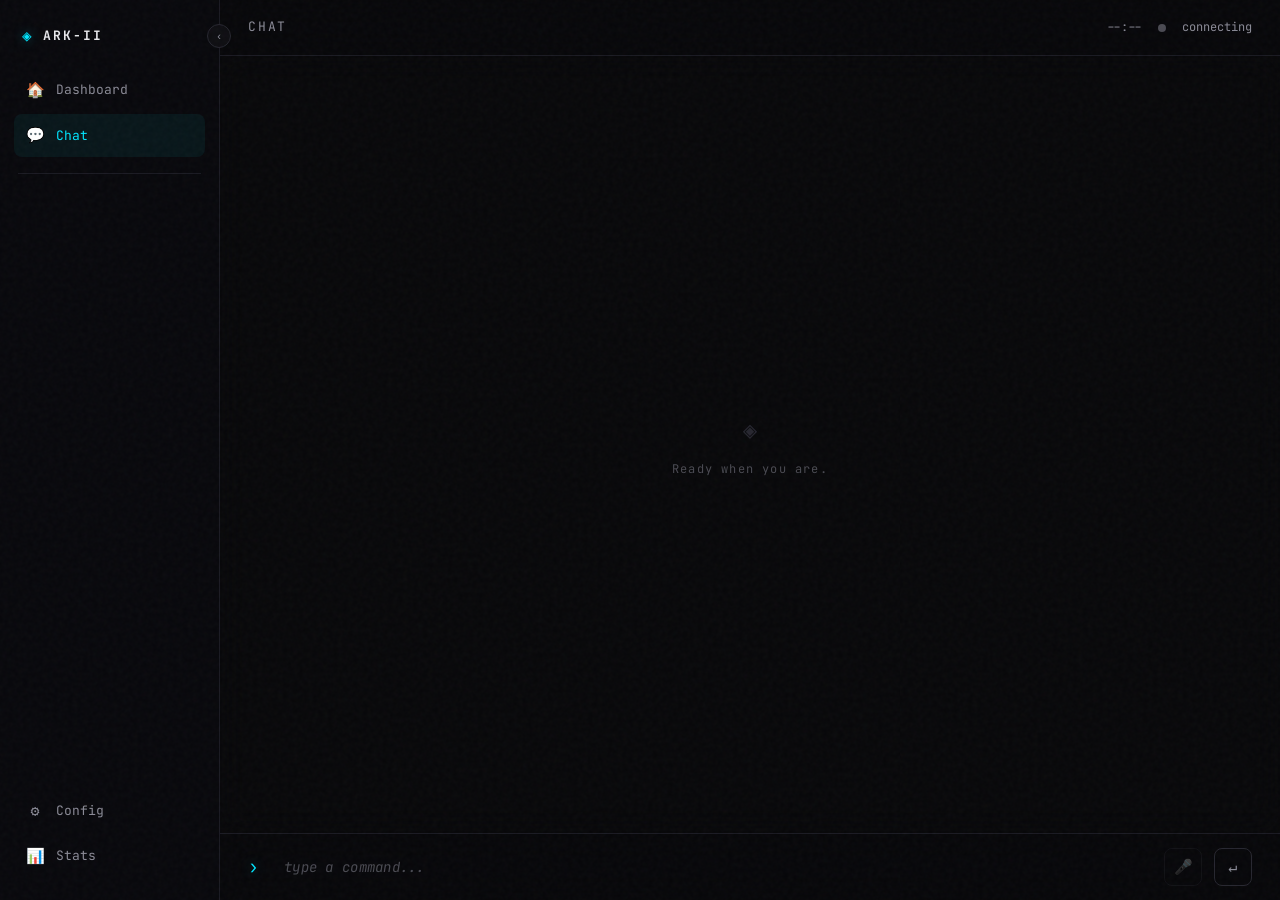
==== web/chat.html @ e3390973 "chat structure" ====
<!DOCTYPE html>
<html lang="en">
<head>
    <meta charset="UTF-8" />
    <meta name="viewport" content="width=device-width, initial-scale=1.0" />
    <title>ARK-II · Chat</title>
    <link rel="preconnect" href="https://fonts.googleapis.com">
    <link rel="preconnect" href="https://fonts.gstatic.com" crossorigin>
    <link href="https://fonts.googleapis.com/css2?family=JetBrains+Mono:wght@300;400;500;700&display=swap" rel="stylesheet">
    <link rel="stylesheet" href="style.css" />
</head>
<body class="chat-body">
    <div class="grain"></div>
    <canvas id="bg-ring"></canvas>

    <aside class="sidebar" id="sidebar">
        <div class="sidebar-brand">
            <span class="mark">◈</span>
            <span class="name">ARK-II</span>
        </div>

        <a class="nav-item" href="/">
            <span class="icon">🏠</span>
            <span class="label">Dashboard</span>
        </a>
        <a class="nav-item active" href="/chat">
            <span class="icon">💬</span>
            <span class="label">Chat</span>
        </a>

        <div class="sidebar-divider"></div>

        <div class="sidebar-bottom">
            <a class="nav-item" href="#">
                <span class="icon">⚙</span>
                <span class="label">Config</span>
            </a>
            <a class="nav-item" href="#">
                <span class="icon">📊</span>
                <span class="label">Stats</span>
            </a>
        </div>

        <button class="sidebar-toggle" id="sidebar-toggle" title="Toggle sidebar">‹</button>
    </aside>

    <main class="main chat-main">
        <header class="header">
            <div class="page-title">Chat</div>
            <div class="header-right">
                <span class="clock" id="clock">--:--</span>
                <span class="status-dot" id="status-dot"></span>
                <span class="status-text" id="status-text">connecting</span>
            </div>
        </header>

        <section class="chat-log" id="chat">
            <div class="empty" id="empty">
                <div class="empty-line">◈</div>
                <div class="empty-text">Ready when you are.</div>
            </div>
        </section>

        <footer class="input-bar">
            <span class="prompt-symbol">›</span>
            <input id="input" type="text" placeholder="type a command..." autocomplete="off" spellcheck="false" />
            <button class="mic-btn" id="mic-btn" disabled title="Mic coming soon">🎤</button>
            <button class="send-btn" id="send" title="Send">↵</button>
        </footer>
    </main>

    <script src="chat.js"></script>
</body>
</html>
---- web/style.css ----
/* ============================================
   RESET + BASE
   ============================================ */
*, *::before, *::after {
    box-sizing: border-box;
    margin: 0;
    padding: 0;
}

:root {
    --bg: #08080a;
    --panel: #0e0e12;
    --border: #1a1a22;
    --border-2: #26262f;
    --text: #e8e8ec;
    --text-dim: #8a8a96;
    --text-faint: #4a4a52;
    --accent: #00e5ff;
    --accent-dim: #0a7a88;
    --accent-glow: rgba(0, 229, 255, 0.35);
    --warn: #ffb347;
    --err: #ff4d6a;
    --ok: #22e08b;
    --radius: 12px;
    --radius-sm: 8px;
    --ease: cubic-bezier(0.22, 0.61, 0.36, 1);
}

html, body {
    height: 100%;
    background: var(--bg);
    color: var(--text);
    font-family: 'JetBrains Mono', ui-monospace, Menlo, monospace;
    font-size: 14px;
    line-height: 1.55;
    -webkit-font-smoothing: antialiased;
    overflow: hidden;
}

body {
    display: flex;
}

/* Grain overlay */
.grain {
    position: fixed;
    inset: 0;
    pointer-events: none;
    opacity: 0.035;
    z-index: 100;
    background-image: url("data:image/svg+xml,%3Csvg viewBox='0 0 200 200' xmlns='http://www.w3.org/2000/svg'%3E%3Cfilter id='n'%3E%3CfeTurbulence type='fractalNoise' baseFrequency='0.9' numOctaves='2'/%3E%3C/filter%3E%3Crect width='100%25' height='100%25' filter='url(%23n)'/%3E%3C/svg%3E");
}

/* Glows */
.glow-top, .glow-bottom {
    position: fixed;
    left: 50%;
    transform: translateX(-50%);
    pointer-events: none;
    z-index: 0;
}
.glow-top {
    top: -40%;
    width: 80vw;
    height: 80vh;
    background: radial-gradient(circle, rgba(0, 229, 255, 0.06) 0%, transparent 60%);
}
.glow-bottom {
    bottom: -50%;
    width: 90vw;
    height: 80vh;
    background: radial-gradient(circle, rgba(120, 0, 255, 0.05) 0%, transparent 60%);
}

/* ============================================
   SIDEBAR
   ============================================ */
.sidebar {
    width: 220px;
    background: rgba(10, 10, 14, 0.6);
    backdrop-filter: blur(12px);
    border-right: 1px solid var(--border);
    display: flex;
    flex-direction: column;
    padding: 20px 14px;
    transition: width 0.25s var(--ease);
    position: relative;
    z-index: 10;
}

.sidebar.collapsed {
    width: 60px;
}

.sidebar-brand {
    display: flex;
    align-items: center;
    gap: 10px;
    font-weight: 700;
    letter-spacing: 0.14em;
    font-size: 13px;
    padding: 4px 8px 20px;
    color: var(--text);
    white-space: nowrap;
    overflow: hidden;
}

.sidebar-brand .mark {
    color: var(--accent);
    text-shadow: 0 0 12px var(--accent-glow);
    font-size: 16px;
    flex-shrink: 0;
}

.sidebar.collapsed .sidebar-brand .name {
    opacity: 0;
    width: 0;
}

.nav-item {
    display: flex;
    align-items: center;
    gap: 12px;
    padding: 10px 12px;
    border-radius: var(--radius-sm);
    color: var(--text-dim);
    text-decoration: none;
    font-size: 13px;
    transition: all 0.2s var(--ease);
    margin-bottom: 2px;
    white-space: nowrap;
    overflow: hidden;
}

.nav-item:hover {
    background: rgba(255, 255, 255, 0.03);
    color: var(--text);
}

.nav-item.active {
    background: rgba(0, 229, 255, 0.06);
    color: var(--accent);
}

.nav-item .icon {
    flex-shrink: 0;
    width: 18px;
    text-align: center;
    font-size: 15px;
}

.sidebar.collapsed .nav-item .label {
    opacity: 0;
    width: 0;
}

.sidebar-divider {
    height: 1px;
    background: var(--border);
    margin: 14px 4px;
}

.sidebar-bottom {
    margin-top: auto;
}

.sidebar-toggle {
    position: absolute;
    top: 24px;
    right: -12px;
    width: 24px;
    height: 24px;
    border-radius: 50%;
    background: var(--panel);
    border: 1px solid var(--border-2);
    color: var(--text-dim);
    cursor: pointer;
    font-size: 11px;
    display: flex;
    align-items: center;
    justify-content: center;
    transition: all 0.2s var(--ease);
    z-index: 11;
}

.sidebar-toggle:hover {
    color: var(--accent);
    border-color: var(--accent-dim);
}

/* ============================================
   MAIN AREA
   ============================================ */
.main {
    flex: 1;
    display: flex;
    flex-direction: column;
    position: relative;
    z-index: 5;
    min-width: 0;
}

.header {
    height: 56px;
    display: flex;
    align-items: center;
    justify-content: space-between;
    padding: 0 28px;
    border-bottom: 1px solid var(--border);
    background: rgba(8, 8, 10, 0.4);
    backdrop-filter: blur(12px);
}

.page-title {
    font-size: 13px;
    letter-spacing: 0.14em;
    text-transform: uppercase;
    color: var(--text-dim);
}

.header-right {
    display: flex;
    align-items: center;
    gap: 16px;
    font-size: 12px;
    color: var(--text-dim);
}

.clock {
    font-variant-numeric: tabular-nums;
}

.status-dot {
    width: 8px;
    height: 8px;
    border-radius: 50%;
    background: var(--text-faint);
    transition: all 0.3s var(--ease);
}

.status-dot.online {
    background: var(--ok);
    box-shadow: 0 0 10px rgba(34, 224, 139, 0.6);
    animation: dot-pulse 2s ease-in-out infinite;
}

.status-dot.offline {
    background: var(--err);
    box-shadow: 0 0 10px rgba(255, 77, 106, 0.6);
}

@keyframes dot-pulse {
    0%, 100% { opacity: 1; }
    50% { opacity: 0.5; }
}

.status-text {
    color: var(--text-dim);
    text-transform: lowercase;
}

/* ============================================
   DASHBOARD PAGE
   ============================================ */
.dashboard {
    flex: 1;
    display: flex;
    flex-direction: column;
    align-items: center;
    justify-content: center;
    position: relative;
    padding: 40px;
}

.dashboard canvas {
    position: absolute;
    inset: 0;
    width: 100%;
    height: 100%;
    z-index: 1;
}

.dashboard-content {
    position: relative;
    z-index: 2;
    display: flex;
    flex-direction: column;
    align-items: center;
    gap: 28px;
    text-align: center;
}

.wordmark {
    font-size: 44px;
    font-weight: 700;
    letter-spacing: 0.2em;
    color: var(--text);
    text-shadow: 0 0 30px rgba(0, 229, 255, 0.15);
}

.wordmark .mark {
    color: var(--accent);
    text-shadow: 0 0 30px var(--accent-glow);
}

.tagline {
    font-size: 12px;
    letter-spacing: 0.3em;
    text-transform: uppercase;
    color: var(--text-faint);
    margin-top: -16px;
}

.state-label {
    font-size: 11px;
    letter-spacing: 0.4em;
    text-transform: uppercase;
    color: var(--text-faint);
    transition: color 0.3s var(--ease);
}

.state-label.thinking { color: var(--warn); }
.state-label.speaking { color: var(--accent); text-shadow: 0 0 12px var(--accent-glow); }

.cta {
    display: inline-flex;
    align-items: center;
    gap: 8px;
    padding: 12px 28px;
    border: 1px solid var(--accent-dim);
    border-radius: 999px;
    background: rgba(0, 229, 255, 0.04);
    color: var(--accent);
    text-decoration: none;
    font-size: 12px;
    letter-spacing: 0.16em;
    text-transform: uppercase;
    transition: all 0.25s var(--ease);
    margin-top: 8px;
}

.cta:hover {
    background: rgba(0, 229, 255, 0.1);
    border-color: var(--accent);
    box-shadow: 0 0 30px rgba(0, 229, 255, 0.15);
    transform: translateY(-1px);
}

.dashboard-footer {
    position: absolute;
    bottom: 28px;
    left: 50%;
    transform: translateX(-50%);
    display: flex;
    gap: 28px;
    z-index: 3;
}

.icon-link {
    color: var(--text-faint);
    font-size: 18px;
    text-decoration: none;
    transition: all 0.25s var(--ease);
    display: flex;
    align-items: center;
    justify-content: center;
    width: 32px;
    height: 32px;
    border-radius: 50%;
}

.icon-link:hover {
    color: var(--accent);
    background: rgba(0, 229, 255, 0.06);
    transform: translateY(-2px);
}

/* ============================================
   CHAT PAGE
   ============================================ */
.chat-log {
    flex: 1;
    overflow-y: auto;
    padding: 24px 48px 24px;
    scroll-behavior: smooth;
}

.chat-log::-webkit-scrollbar {
    width: 6px;
}

.chat-log::-webkit-scrollbar-track {
    background: transparent;
}

.chat-log::-webkit-scrollbar-thumb {
    background: var(--border-2);
    border-radius: 3px;
}

.chat-log::-webkit-scrollbar-thumb:hover {
    background: var(--text-faint);
}

.empty {
    height: 100%;
    display: flex;
    flex-direction: column;
    align-items: center;
    justify-content: center;
    gap: 12px;
    color: var(--text-faint);
}

.empty-line {
    font-size: 24px;
    color: var(--border-2);
    animation: pulse-mark 4s ease-in-out infinite;
}

@keyframes pulse-mark {
    0%, 100% { opacity: 1; }
    50% { opacity: 0.3; }
}

.empty-text {
    font-size: 12px;
    letter-spacing: 0.1em;
}

.message {
    display: grid;
    grid-template-columns: 80px 1fr;
    gap: 20px;
    padding: 18px 0;
    opacity: 0;
    transform: translateY(6px);
    animation: msg-in 0.4s var(--ease) forwards;
    position: relative;
}

@keyframes msg-in {
    to {
        opacity: 1;
        transform: translateY(0);
    }
}

.message + .message {
    border-top: 1px solid var(--border);
}

.message .who {
    font-size: 11px;
    text-transform: uppercase;
    letter-spacing: 0.15em;
    color: var(--text-faint);
    padding-top: 3px;
    display: flex;
    flex-direction: column;
    gap: 4px;
}

.message .who .time {
    color: var(--text-faint);
    font-size: 10px;
    letter-spacing: 0.05em;
    text-transform: none;
    opacity: 0.6;
}

.message.user .who .label { color: var(--accent-dim); }
.message.ark .who .label { color: var(--accent); }

.message .what {
    color: var(--text);
    white-space: pre-wrap;
    word-break: break-word;
    line-height: 1.65;
    position: relative;
}

.message.user .what {
    color: var(--text-dim);
}

.copy-btn {
    position: absolute;
    top: 0;
    right: 0;
    background: var(--panel);
    border: 1px solid var(--border-2);
    color: var(--text-faint);
    padding: 4px 10px;
    border-radius: 6px;
    font-family: inherit;
    font-size: 10px;
    letter-spacing: 0.1em;
    cursor: pointer;
    opacity: 0;
    transition: all 0.2s var(--ease);
    text-transform: uppercase;
}

.message:hover .copy-btn {
    opacity: 1;
}

.copy-btn:hover {
    color: var(--accent);
    border-color: var(--accent-dim);
    background: rgba(0, 229, 255, 0.05);
}

.copy-btn.copied {
    color: var(--ok);
    border-color: var(--ok);
}

/* ============================================
   INPUT BAR
   ============================================ */
.input-bar {
    display: grid;
    grid-template-columns: 24px 1fr auto auto;
    align-items: center;
    gap: 12px;
    padding: 14px 28px;
    border-top: 1px solid var(--border);
    background: rgba(8, 8, 10, 0.6);
    backdrop-filter: blur(12px);
}

.prompt-symbol {
    color: var(--accent);
    font-size: 18px;
    text-shadow: 0 0 12px var(--accent-glow);
    transition: opacity 0.3s var(--ease);
}

.input-bar:focus-within .prompt-symbol {
    animation: pulse-mark 1.6s ease-in-out infinite;
}

#input {
    background: transparent;
    border: none;
    outline: none;
    color: var(--text);
    font-family: inherit;
    font-size: 14px;
    letter-spacing: 0.02em;
    caret-color: var(--accent);
    padding: 8px 0;
    min-width: 0;
}

#input::placeholder {
    color: var(--text-faint);
    font-style: italic;
}

.mic-btn, .send-btn {
    background: transparent;
    border: 1px solid var(--border-2);
    color: var(--text-dim);
    width: 38px;
    height: 38px;
    border-radius: var(--radius-sm);
    cursor: pointer;
    font-family: inherit;
    font-size: 15px;
    transition: all 0.2s var(--ease);
    display: flex;
    align-items: center;
    justify-content: center;
    position: relative;
}

.mic-btn:disabled {
    opacity: 0.35;
    cursor: not-allowed;
}

.mic-btn:not(:disabled):hover {
    border-color: var(--accent-dim);
    color: var(--accent);
}

.send-btn:hover {
    border-color: var(--accent-dim);
    color: var(--accent);
    background: rgba(0, 229, 255, 0.05);
}

.send-btn:active {
    transform: scale(0.94);
}

/* Tooltip */
.mic-btn::after {
    content: "mic coming soon";
    position: absolute;
    bottom: calc(100% + 8px);
    left: 50%;
    transform: translateX(-50%);
    background: var(--panel);
    border: 1px solid var(--border-2);
    color: var(--text-dim);
    padding: 4px 10px;
    border-radius: 6px;
    font-size: 10px;
    white-space: nowrap;
    opacity: 0;
    pointer-events: none;
    transition: opacity 0.2s var(--ease);
    letter-spacing: 0.05em;
}

.mic-btn:disabled:hover::after {
    opacity: 1;
}

/* ============================================
   DASHBOARD PAGE — LAYOUT
   ============================================ */
.dashboard-page .main {
    height: 100vh;
}

.dashboard {
    flex: 1;
    display: grid;
    grid-template-rows: 1fr auto auto;
    position: relative;
    overflow: hidden;
}

.dashboard canvas {
    position: absolute;
    inset: 0;
    width: 100%;
    height: 100%;
    z-index: 1;
}

.dashboard-hero {
    position: relative;
    z-index: 2;
    display: flex;
    flex-direction: column;
    align-items: center;
    justify-content: center;
    gap: 12px;
    padding: 40px;
    pointer-events: none;
}

.wordmark {
    font-size: 42px;
    font-weight: 700;
    letter-spacing: 0.22em;
    color: var(--text);
    text-shadow: 0 0 30px rgba(0, 229, 255, 0.15);
    pointer-events: auto;
}

.wordmark .mark {
    color: var(--accent);
    text-shadow: 0 0 30px var(--accent-glow);
}

.tagline {
    font-size: 11px;
    letter-spacing: 0.32em;
    text-transform: uppercase;
    color: var(--text-faint);
    pointer-events: auto;
}

.state-label {
    font-size: 11px;
    letter-spacing: 0.4em;
    text-transform: uppercase;
    color: var(--text-faint);
    transition: color 0.3s var(--ease);
    margin-top: 8px;
}

.state-label.thinking { color: var(--warn); }
.state-label.speaking { color: var(--accent); text-shadow: 0 0 12px var(--accent-glow); }

/* Info grid */
.dashboard-grid {
    position: relative;
    z-index: 2;
    display: grid;
    grid-template-columns: 1fr 1fr;
    gap: 16px;
    padding: 24px 48px;
    border-top: 1px solid var(--border);
    background: rgba(8, 8, 10, 0.55);
    backdrop-filter: blur(14px);
}

.panel {
    display: flex;
    flex-direction: column;
    gap: 4px;
}

.panel-title {
    font-size: 10px;
    letter-spacing: 0.25em;
    text-transform: uppercase;
    color: var(--text-faint);
    margin-bottom: 10px;
}

.stat-row {
    display: flex;
    justify-content: space-between;
    align-items: center;
    padding: 6px 0;
    font-size: 13px;
    border-bottom: 1px solid transparent;
    transition: border-color 0.2s var(--ease);
}

.stat-row:hover {
    border-bottom-color: var(--border);
}

.stat-label {
    color: var(--text-faint);
    letter-spacing: 0.05em;
}

.stat-value {
    color: var(--text);
    font-variant-numeric: tabular-nums;
}

.action-row {
    display: grid;
    grid-template-columns: 24px 1fr 20px;
    align-items: center;
    gap: 12px;
    padding: 10px 0;
    color: var(--text-dim);
    text-decoration: none;
    font-size: 13px;
    transition: all 0.2s var(--ease);
    border-radius: 6px;
}

.action-row:hover {
    color: var(--accent);
    padding-left: 6px;
}

.action-icon {
    font-size: 15px;
    text-align: center;
}

.action-label {
    letter-spacing: 0.03em;
}

.action-arrow {
    opacity: 0.4;
    transition: transform 0.2s var(--ease), opacity 0.2s var(--ease);
    font-size: 14px;
}

.action-row:hover .action-arrow {
    opacity: 1;
    transform: translateX(4px);
}

/* Footer */
.footer {
    position: relative;
    z-index: 2;
    display: flex;
    flex-direction: column;
    align-items: center;
    gap: 10px;
    padding: 18px 48px;
    border-top: 1px solid var(--border);
    background: rgba(8, 8, 10, 0.6);
    backdrop-filter: blur(12px);
}

.footer-icons {
    display: flex;
    gap: 20px;
}

.icon-link {
    color: var(--text-faint);
    width: 30px;
    height: 30px;
    display: flex;
    align-items: center;
    justify-content: center;
    border-radius: 50%;
    transition: all 0.2s var(--ease);
    text-decoration: none;
    cursor: pointer;
}

.icon-link:hover {
    color: var(--accent);
    background: rgba(0, 229, 255, 0.06);
    transform: translateY(-1px);
}

.footer-meta {
    font-size: 10px;
    letter-spacing: 0.15em;
    color: var(--text-faint);
    text-transform: uppercase;
}

/* Page title mark */
.page-title .mark {
    color: var(--accent);
    margin-right: 6px;
}

/* ============================================
   SMALL HEADER RING (CHAT PAGE)
   ============================================ */
.header-ring {
    width: 28px;
    height: 28px;
    display: block;
    margin-right: 4px;
}

/* ============================================
   CHAT PAGE — BACKGROUND RING
   ============================================ */
#bg-ring {
    position: fixed;
    inset: 0;
    width: 100vw;
    height: 100vh;
    z-index: 0;
    pointer-events: none;
}

/* Chat page: make sure main + sidebar are above the ring */
.chat-body .main,
.chat-body .sidebar {
    position: relative;
    z-index: 2;
}

/* Make chat and sidebar semi-transparent to show the ring */
.chat-body .chat-log {
    background: rgba(8, 8, 10, 0.55);
    backdrop-filter: blur(14px);
}

.chat-body .sidebar {
    background: rgba(10, 10, 14, 0.65);
    backdrop-filter: blur(16px);
}

.chat-body .header,
.chat-body .input-bar {
    background: rgba(8, 8, 10, 0.7);
    backdrop-filter: blur(14px);
}

/* ============================================
   DASHBOARD — MINIMAL (emptied for future idea)
   ============================================ */
.dashboard-page .dashboard {
    grid-template-rows: 1fr;
}

.dashboard-page .dashboard-hero {
    display: none;
}

.dashboard-page .dashboard-grid {
    display: none;
}

/* ============================================
   DASHBOARD PAGE — COMPLETE STYLES
   ============================================ */
.dashboard-body {
    overflow-y: auto;
    display: block;
}

#bg-particles {
    position: fixed;
    inset: 0;
    width: 100vw;
    height: 100vh;
    z-index: 0;
    pointer-events: none;
}

.dashboard-body .sidebar {
    position: fixed;
    left: 0;
    top: 0;
    height: 100vh;
    z-index: 10;
}

.dashboard-main {
    margin-left: 220px;
    min-height: 100vh;
    display: flex;
    flex-direction: column;
    position: relative;
    z-index: 2;
    transition: margin-left 0.25s var(--ease);
}

.sidebar.collapsed ~ .dashboard-main {
    margin-left: 60px;
}

/* ============================================
   HERO SECTION
   ============================================ */
.hero-section {
    flex: 1;
    display: grid;
    grid-template-columns: 1fr 1fr;
    gap: 60px;
    align-items: center;
    padding: 60px 60px 40px;
    max-width: 1400px;
    margin: 0 auto;
    width: 100%;
}

.hero-left {
    display: flex;
    flex-direction: column;
    gap: 28px;
}

.hero-title {
    font-family: 'Space Grotesk', sans-serif;
    font-size: 108px;
    font-weight: 700;
    line-height: 0.95;
    letter-spacing: -0.04em;
    color: var(--text);
    cursor: default;
    transition: all 0.4s var(--ease);
    position: relative;
    background: linear-gradient(135deg, var(--text) 0%, var(--text) 40%, var(--accent) 100%);
    background-size: 200% 200%;
    background-position: 0% 50%;
    -webkit-background-clip: text;
    background-clip: text;
    -webkit-text-fill-color: transparent;
    animation: hero-gradient 8s ease infinite;
}

.hero-title:hover {
    text-shadow: 0 0 60px rgba(0, 229, 255, 0.4);
    letter-spacing: -0.02em;
}

@keyframes hero-gradient {
    0%, 100% { background-position: 0% 50%; }
    50% { background-position: 100% 50%; }
}

.hero-description {
    font-size: 15px;
    line-height: 1.75;
    color: var(--text-dim);
    max-width: 520px;
}

.cta-button {
    display: inline-flex;
    align-items: center;
    gap: 12px;
    padding: 14px 32px;
    background: transparent;
    border: 1px solid var(--accent-dim);
    border-radius: 999px;
    color: var(--accent);
    text-decoration: none;
    font-size: 13px;
    letter-spacing: 0.16em;
    text-transform: uppercase;
    transition: all 0.25s var(--ease);
    align-self: flex-start;
    margin-top: 8px;
}

.cta-button:hover {
    background: rgba(0, 229, 255, 0.08);
    border-color: var(--accent);
    box-shadow: 0 0 40px rgba(0, 229, 255, 0.15);
    transform: translateX(4px);
}

.cta-button .arrow {
    transition: transform 0.25s var(--ease);
}

.cta-button:hover .arrow {
    transform: translateX(4px);
}

/* ============================================
   TERMINAL WINDOW
   ============================================ */
.hero-right {
    display: flex;
    justify-content: flex-end;
}

.terminal-window {
    width: 100%;
    max-width: 640px;
    border-radius: 12px;
    overflow: hidden;
    box-shadow:
        0 30px 80px rgba(0, 0, 0, 0.5),
        0 0 0 1px rgba(255, 255, 255, 0.05);
    background: #1e1e2e;
}

.terminal-header {
    background: #181825;
    padding: 12px 16px;
    display: flex;
    align-items: center;
    gap: 12px;
    border-bottom: 1px solid #11111b;
}

.terminal-dots {
    display: flex;
    gap: 8px;
}

.dot {
    width: 12px;
    height: 12px;
    border-radius: 50%;
}

.dot-red    { background: #f38ba8; }
.dot-yellow { background: #f9e2af; }
.dot-green  { background: #a6e3a1; }

.terminal-title {
    font-family: 'Fira Code', monospace;
    font-size: 12px;
    color: #7f849c;
    margin-left: auto;
    margin-right: auto;
}

.terminal-body {
    padding: 20px 24px;
    font-family: 'Fira Code', monospace;
    font-size: 12px;
    line-height: 1.5;
    color: #cdd6f4;
    overflow-x: auto;
}

.terminal-pre {
    margin: 0;
    white-space: pre;
    font-family: 'Fira Code', monospace;
}

.t-prompt { color: #89b4fa; }
.t-cmd    { color: #cdd6f4; }
.t-key    { color: #cba6f7; font-weight: 500; }
.t-val    { color: #cdd6f4; }
.t-icon   { color: #89dceb; }
.t-sep    { color: #45475a; }
.t-band   { color: #f9e2af; }
.t-band-text { color: #f38ba8; font-weight: 600; }
.t-cursor {
    color: #89b4fa;
    animation: blink 1s step-end infinite;
}

@keyframes blink {
    0%, 50% { opacity: 1; }
    51%, 100% { opacity: 0; }
}

/* ============================================
   DOCS SECTION
   ============================================ */
.docs-section {
    padding: 40px 60px 40px;
    max-width: 1400px;
    margin: 0 auto;
    width: 100%;
    border-top: 1px solid var(--border);
    background: rgba(8, 8, 10, 0.4);
    backdrop-filter: blur(12px);
}

.docs-grid {
    display: grid;
    grid-template-columns: repeat(auto-fit, minmax(320px, 1fr));
    gap: 20px;
}

.doc-panel {
    background: rgba(255, 255, 255, 0.015);
    border: 1px solid var(--border);
    border-radius: 12px;
    padding: 24px;
    transition: all 0.25s var(--ease);
}

.doc-panel:hover {
    border-color: var(--border-2);
    background: rgba(255, 255, 255, 0.025);
}

.doc-title {
    font-size: 11px;
    letter-spacing: 0.25em;
    text-transform: uppercase;
    color: var(--accent);
    margin-bottom: 14px;
    font-weight: 600;
}

.doc-text {
    font-size: 13px;
    line-height: 1.7;
    color: var(--text-dim);
}

.doc-list {
    list-style: none;
    padding: 0;
    margin: 0;
}

.doc-list li {
    font-size: 13px;
    line-height: 1.9;
    color: var(--text-dim);
    padding-left: 16px;
    position: relative;
}

.doc-list li::before {
    content: "▸";
    position: absolute;
    left: 0;
    color: var(--accent-dim);
}

.doc-list strong {
    color: var(--text);
    font-weight: 500;
}

.doc-list code {
    background: rgba(0, 229, 255, 0.08);
    color: var(--accent);
    padding: 1px 6px;
    border-radius: 4px;
    font-size: 12px;
    font-family: 'JetBrains Mono', monospace;
}

.code-list li {
    font-family: 'JetBrains Mono', monospace;
    font-size: 12px;
}

/* Responsive */
@media (max-width: 1100px) {
    .hero-section {
        grid-template-columns: 1fr;
        padding: 40px 32px;
    }
    .hero-title {
        font-size: 72px;
    }
    .hero-right {
        justify-content: center;
    }
    .docs-section {
        padding: 32px;
    }
    .dashboard-main {
        margin-left: 60px;
    }
    .sidebar {
        width: 60px;
    }
    .sidebar .name,
    .sidebar .label {
        display: none;
    }
}

/* ============================================
   CHAT PAGE — LAYOUT
   ============================================ */
.chat-body {
    display: flex;
    height: 100vh;
    overflow: hidden;
}

.chat-body .sidebar {
    position: relative;
    flex-shrink: 0;
    height: 100vh;
    z-index: 10;
}

.chat-body .chat-main {
    flex: 1;
    display: flex;
    flex-direction: column;
    min-width: 0;
    position: relative;
    z-index: 5;
}

.chat-body #bg-ring {
    position: fixed;
    inset: 0;
    width: 100vw;
    height: 100vh;
    z-index: 0;
    pointer-events: none;
}

/* Make chat panels translucent so ring shows through */
.chat-body .chat-log {
    background: rgba(8, 8, 10, 0.5);
    backdrop-filter: blur(14px);
}

.chat-body .sidebar {
    background: rgba(10, 10, 14, 0.65);
    backdrop-filter: blur(16px);
}

.chat-body .header,
.chat-body .input-bar {
    background: rgba(8, 8, 10, 0.7);
    backdrop-filter: blur(14px);
}

/* Syntax highlighting for catppuccin terminal */
.t-code { color: #cdd6f4; }
.t-kw   { color: #cba6f7; font-weight: 500; }
.t-fn   { color: #89b4fa; }
.t-str  { color: #a6e3a1; }
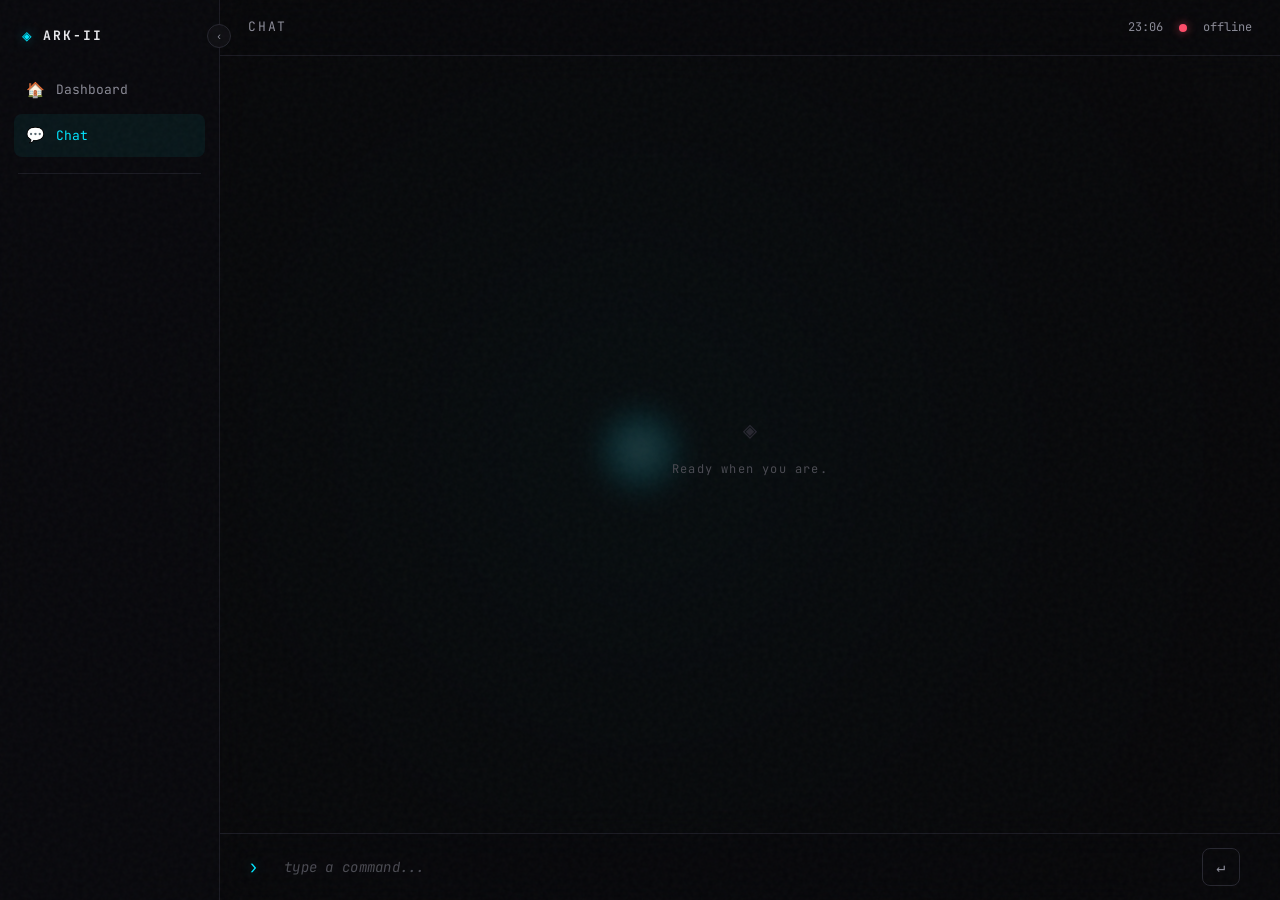
==== commit b4ac653c: "update web structure" ====
--- a/web/chat.html
+++ b/web/chat.html
@@ -30,17 +30,6 @@
 
         <div class="sidebar-divider"></div>
 
-        <div class="sidebar-bottom">
-            <a class="nav-item" href="#">
-                <span class="icon">⚙</span>
-                <span class="label">Config</span>
-            </a>
-            <a class="nav-item" href="#">
-                <span class="icon">📊</span>
-                <span class="label">Stats</span>
-            </a>
-        </div>
-
         <button class="sidebar-toggle" id="sidebar-toggle" title="Toggle sidebar">‹</button>
     </aside>
 
@@ -64,7 +53,6 @@
         <footer class="input-bar">
             <span class="prompt-symbol">›</span>
             <input id="input" type="text" placeholder="type a command..." autocomplete="off" spellcheck="false" />
-            <button class="mic-btn" id="mic-btn" disabled title="Mic coming soon">🎤</button>
             <button class="send-btn" id="send" title="Send">↵</button>
         </footer>
     </main>
